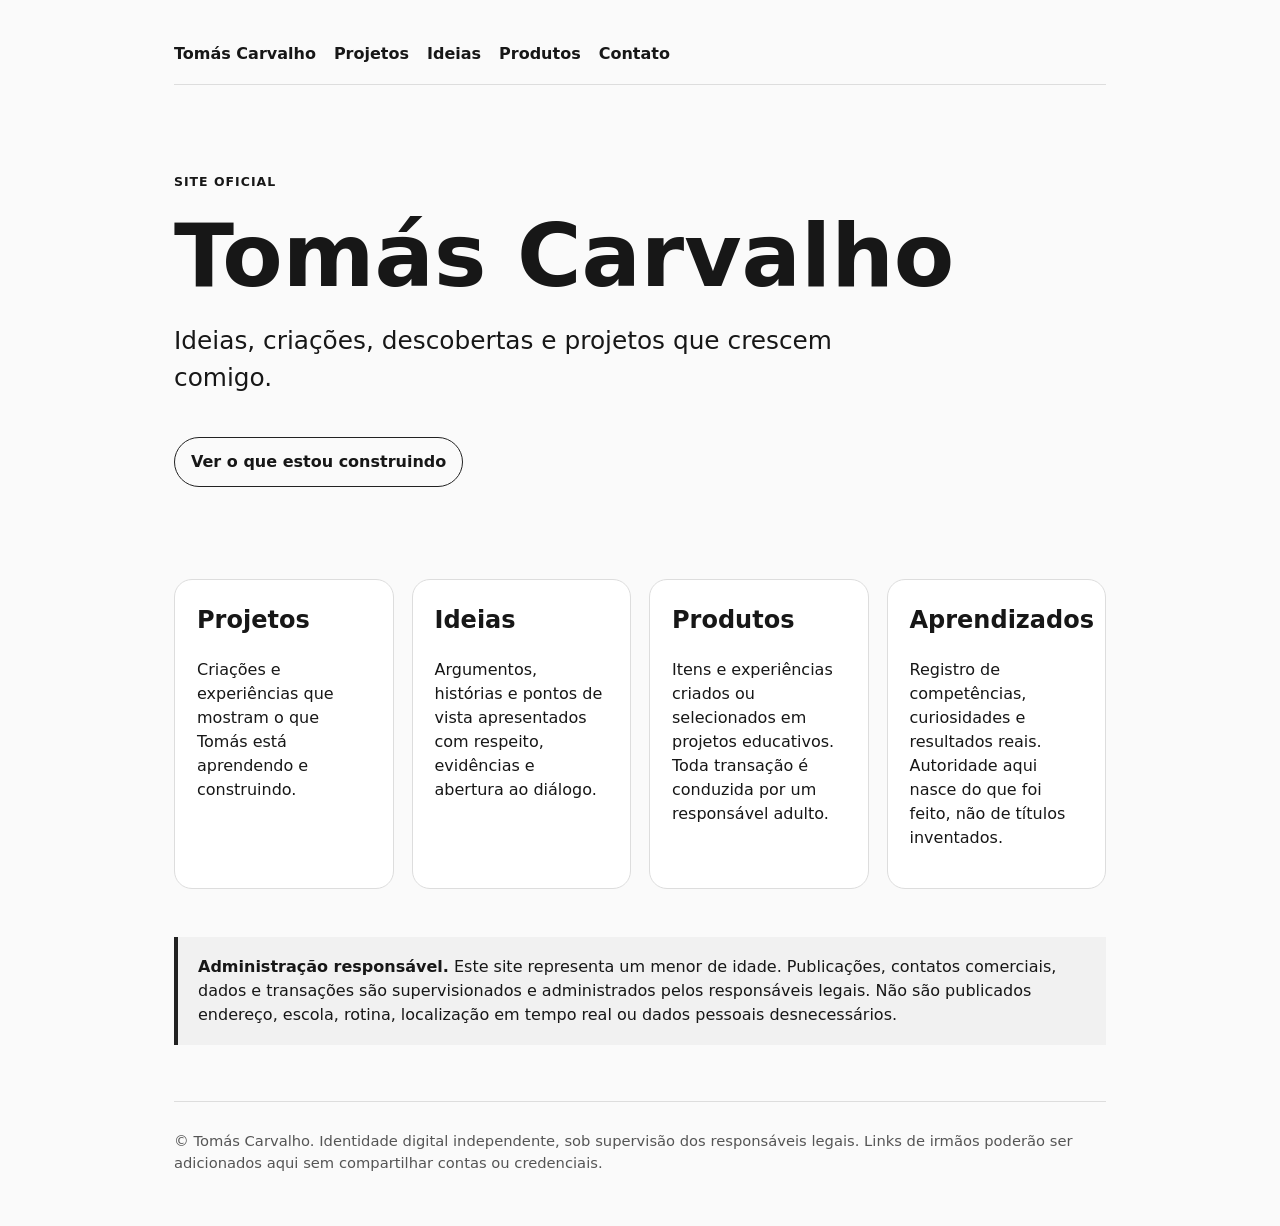
==== index.html @ 34c184bc "chore: bootstrap digital identity foundation" ====
<!doctype html>
<html lang="pt-BR">
<head>
<meta charset="utf-8">
<meta name="viewport" content="width=device-width,initial-scale=1">
<meta name="description" content="Site oficial de Tomás Carvalho: projetos, ideias, produtos e aprendizados, com administração dos responsáveis legais.">
<title>Tomás Carvalho</title>
<link rel="stylesheet" href="assets/styles.css">
</head>
<body>
<div class="wrap">
<nav aria-label="Principal"><a href="#inicio">Tomás Carvalho</a><a href="#projetos">Projetos</a><a href="#ideias">Ideias</a><a href="#produtos">Produtos</a><a href="#contato">Contato</a></nav>
<main id="inicio">
<section class="hero">
<div class="eyebrow">Site oficial</div>
<h1>Tomás Carvalho</h1>
<p class="lead">Ideias, criações, descobertas e projetos que crescem comigo.</p>
<a class="button" href="#projetos">Ver o que estou construindo</a>
</section>
<section class="grid">
<article class="card" id="projetos"><h2>Projetos</h2><p>Criações e experiências que mostram o que Tomás está aprendendo e construindo.</p></article>
<article class="card" id="ideias"><h2>Ideias</h2><p>Argumentos, histórias e pontos de vista apresentados com respeito, evidências e abertura ao diálogo.</p></article>
<article class="card" id="produtos"><h2>Produtos</h2><p>Itens e experiências criados ou selecionados em projetos educativos. Toda transação é conduzida por um responsável adulto.</p></article>
<article class="card"><h2>Aprendizados</h2><p>Registro de competências, curiosidades e resultados reais. Autoridade aqui nasce do que foi feito, não de títulos inventados.</p></article>
</section>
<section class="notice" id="contato"><strong>Administração responsável.</strong> Este site representa um menor de idade. Publicações, contatos comerciais, dados e transações são supervisionados e administrados pelos responsáveis legais. Não são publicados endereço, escola, rotina, localização em tempo real ou dados pessoais desnecessários.</section>
</main>
<footer>© Tomás Carvalho. Identidade digital independente, sob supervisão dos responsáveis legais. Links de irmãos poderão ser adicionados aqui sem compartilhar contas ou credenciais.</footer>
</div>
</body>
</html>
---- assets/styles.css ----
:root{font-family:Inter,ui-sans-serif,system-ui,-apple-system,BlinkMacSystemFont,"Segoe UI",sans-serif;color:#171717;background:#fafafa;line-height:1.5}*{box-sizing:border-box}body{margin:0}.wrap{max-width:980px;margin:auto;padding:24px}.hero{padding:88px 0 56px}.eyebrow{font-weight:700;letter-spacing:.08em;text-transform:uppercase;font-size:.78rem}.hero h1{font-size:clamp(2.4rem,8vw,5.5rem);line-height:.95;margin:.25em 0}.lead{font-size:clamp(1.15rem,3vw,1.55rem);max-width:760px}.grid{display:grid;grid-template-columns:repeat(auto-fit,minmax(210px,1fr));gap:18px;margin:36px 0}.card{background:#fff;border:1px solid #ddd;border-radius:18px;padding:22px;min-height:180px}.card h2{margin-top:0}.notice{margin:48px 0 24px;padding:18px 20px;border-left:4px solid #222;background:#f1f1f1}footer{border-top:1px solid #ddd;margin-top:56px;padding:28px 0;font-size:.92rem;color:#555}a{color:inherit}nav{display:flex;gap:18px;flex-wrap:wrap;padding:18px 0;border-bottom:1px solid #ddd}nav a{text-decoration:none;font-weight:650}.button{display:inline-block;margin-top:16px;padding:12px 16px;border:1px solid #222;border-radius:999px;text-decoration:none;font-weight:700}@media(max-width:600px){.hero{padding-top:56px}}
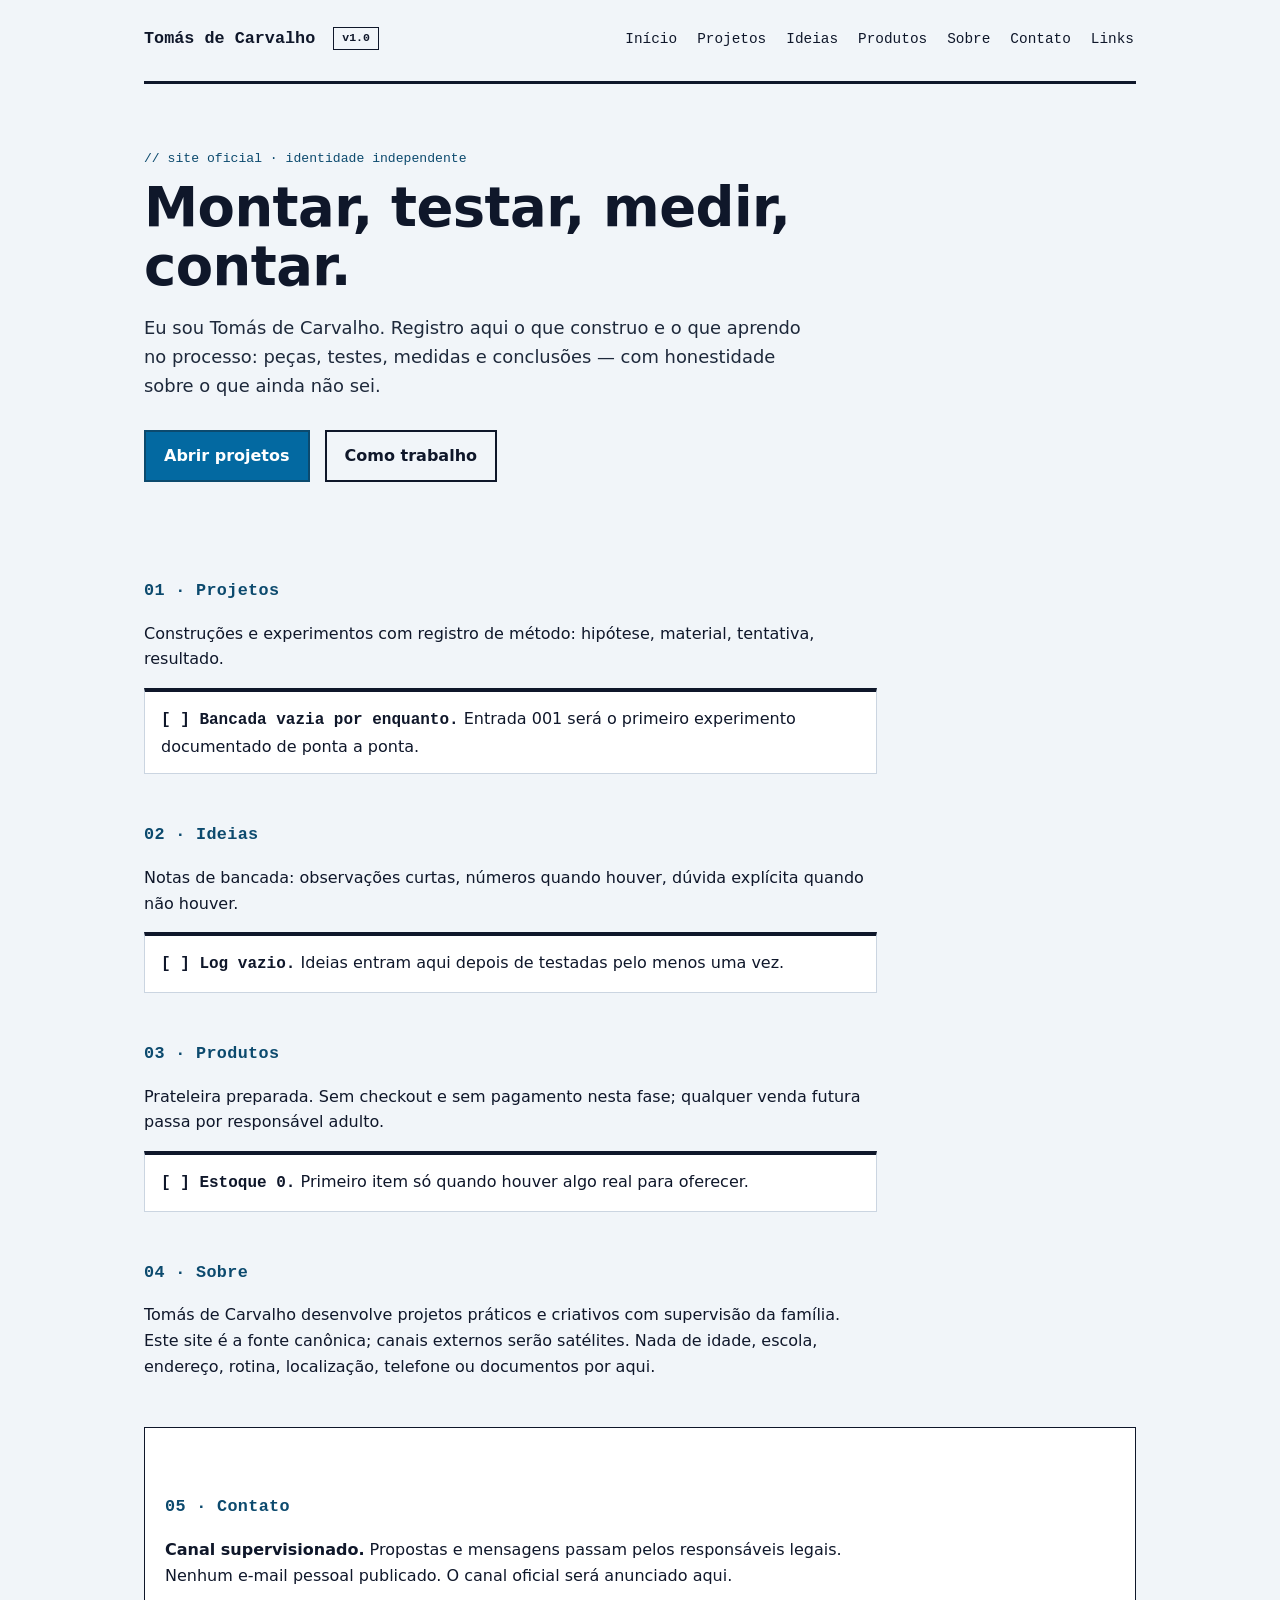
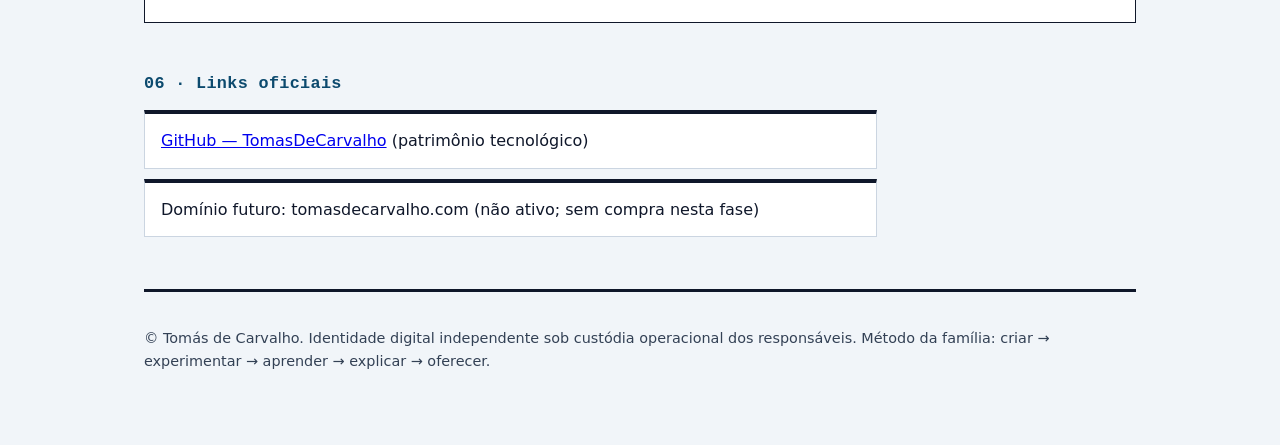
==== commit 7723d31e: "feat: establish independent digital identity" ====
--- a/index.html
+++ b/index.html
@@ -3,29 +3,79 @@
 <head>
 <meta charset="utf-8">
 <meta name="viewport" content="width=device-width,initial-scale=1">
-<meta name="description" content="Site oficial de Tomás Carvalho: projetos, ideias, produtos e aprendizados, com administração dos responsáveis legais.">
-<title>Tomás Carvalho</title>
+<title>Tomás de Carvalho — Projetos, ideias e aprendizados</title>
+<meta name="description" content="Site oficial de Tomás de Carvalho: projetos, ideias, produtos e aprendizados. Criar, experimentar, aprender, explicar e oferecer. Administração dos responsáveis legais.">
+<link rel="canonical" href="https://tomasdecarvalho.github.io/">
+<meta property="og:type" content="website">
+<meta property="og:title" content="Tomás de Carvalho">
+<meta property="og:description" content="Projetos, ideias e aprendizados de Tomás de Carvalho. Site administrado pelos responsáveis legais.">
+<meta property="og:url" content="https://tomasdecarvalho.github.io/">
+<meta name="theme-color" content="#0369a1">
+<link rel="icon" type="image/svg+xml" href="assets/favicon.svg">
 <link rel="stylesheet" href="assets/styles.css">
 </head>
 <body>
+<a class="skip" href="#conteudo">Pular para o conteúdo</a>
 <div class="wrap">
-<nav aria-label="Principal"><a href="#inicio">Tomás Carvalho</a><a href="#projetos">Projetos</a><a href="#ideias">Ideias</a><a href="#produtos">Produtos</a><a href="#contato">Contato</a></nav>
-<main id="inicio">
-<section class="hero">
-<div class="eyebrow">Site oficial</div>
-<h1>Tomás Carvalho</h1>
-<p class="lead">Ideias, criações, descobertas e projetos que crescem comigo.</p>
-<a class="button" href="#projetos">Ver o que estou construindo</a>
+<header class="top">
+<p class="brand">Tomás de Carvalho <span class="tag">v1.0</span></p>
+<nav aria-label="Principal">
+<a href="#inicio">Início</a>
+<a href="#projetos">Projetos</a>
+<a href="#ideias">Ideias</a>
+<a href="#produtos">Produtos</a>
+<a href="#sobre">Sobre</a>
+<a href="#contato">Contato</a>
+<a href="#links">Links</a>
+</nav>
+</header>
+<main id="conteudo">
+<section class="hero" id="inicio" aria-labelledby="t-inicio">
+<p class="eyebrow">// site oficial · identidade independente</p>
+<h1 id="t-inicio">Montar, testar, medir, contar.</h1>
+<p class="lead">Eu sou Tomás de Carvalho. Registro aqui o que construo e o que aprendo no processo: peças, testes, medidas e conclusões — com honestidade sobre o que ainda não sei.</p>
+<p><a class="button" href="#projetos">Abrir projetos</a> <a class="button ghost" href="#sobre">Como trabalho</a></p>
 </section>
-<section class="grid">
-<article class="card" id="projetos"><h2>Projetos</h2><p>Criações e experiências que mostram o que Tomás está aprendendo e construindo.</p></article>
-<article class="card" id="ideias"><h2>Ideias</h2><p>Argumentos, histórias e pontos de vista apresentados com respeito, evidências e abertura ao diálogo.</p></article>
-<article class="card" id="produtos"><h2>Produtos</h2><p>Itens e experiências criados ou selecionados em projetos educativos. Toda transação é conduzida por um responsável adulto.</p></article>
-<article class="card"><h2>Aprendizados</h2><p>Registro de competências, curiosidades e resultados reais. Autoridade aqui nasce do que foi feito, não de títulos inventados.</p></article>
+<section id="projetos" aria-labelledby="t-projetos">
+<h2 id="t-projetos">01 · Projetos</h2>
+<p>Construções e experimentos com registro de método: hipótese, material, tentativa, resultado.</p>
+<ul class="list">
+<li><strong>[ ] Bancada vazia por enquanto.</strong> Entrada 001 será o primeiro experimento documentado de ponta a ponta.</li>
+</ul>
 </section>
-<section class="notice" id="contato"><strong>Administração responsável.</strong> Este site representa um menor de idade. Publicações, contatos comerciais, dados e transações são supervisionados e administrados pelos responsáveis legais. Não são publicados endereço, escola, rotina, localização em tempo real ou dados pessoais desnecessários.</section>
+<section id="ideias" aria-labelledby="t-ideias">
+<h2 id="t-ideias">02 · Ideias</h2>
+<p>Notas de bancada: observações curtas, números quando houver, dúvida explícita quando não houver.</p>
+<ul class="list">
+<li><strong>[ ] Log vazio.</strong> Ideias entram aqui depois de testadas pelo menos uma vez.</li>
+</ul>
+</section>
+<section id="produtos" aria-labelledby="t-produtos">
+<h2 id="t-produtos">03 · Produtos</h2>
+<p>Prateleira preparada. Sem checkout e sem pagamento nesta fase; qualquer venda futura passa por responsável adulto.</p>
+<ul class="list">
+<li><strong>[ ] Estoque 0.</strong> Primeiro item só quando houver algo real para oferecer.</li>
+</ul>
+</section>
+<section id="sobre" aria-labelledby="t-sobre">
+<h2 id="t-sobre">04 · Sobre</h2>
+<p>Tomás de Carvalho desenvolve projetos práticos e criativos com supervisão da família. Este site é a fonte canônica; canais externos serão satélites. Nada de idade, escola, endereço, rotina, localização, telefone ou documentos por aqui.</p>
+</section>
+<section class="notice" id="contato" aria-labelledby="t-contato">
+<h2 id="t-contato">05 · Contato</h2>
+<p><strong>Canal supervisionado.</strong> Propostas e mensagens passam pelos responsáveis legais. Nenhum e-mail pessoal publicado. O canal oficial será anunciado aqui.</p>
+</section>
+<section id="links" aria-labelledby="t-links">
+<h2 id="t-links">06 · Links oficiais</h2>
+<ul class="list">
+<li><a href="https://github.com/TomasDeCarvalho" rel="me">GitHub — TomasDeCarvalho</a> (patrimônio tecnológico)</li>
+<li><span>Domínio futuro: tomasdecarvalho.com (não ativo; sem compra nesta fase)</span></li>
+</ul>
+</section>
 </main>
-<footer>© Tomás Carvalho. Identidade digital independente, sob supervisão dos responsáveis legais. Links de irmãos poderão ser adicionados aqui sem compartilhar contas ou credenciais.</footer>
+<footer>
+<p>© Tomás de Carvalho. Identidade digital independente sob custódia operacional dos responsáveis. Método da família: criar → experimentar → aprender → explicar → oferecer.</p>
+</footer>
 </div>
 </body>
 </html>
--- a/assets/styles.css
+++ b/assets/styles.css
@@ -1,2 +1,35 @@
-
-:root{font-family:Inter,ui-sans-serif,system-ui,-apple-system,BlinkMacSystemFont,"Segoe UI",sans-serif;color:#171717;background:#fafafa;line-height:1.5}*{box-sizing:border-box}body{margin:0}.wrap{max-width:980px;margin:auto;padding:24px}.hero{padding:88px 0 56px}.eyebrow{font-weight:700;letter-spacing:.08em;text-transform:uppercase;font-size:.78rem}.hero h1{font-size:clamp(2.4rem,8vw,5.5rem);line-height:.95;margin:.25em 0}.lead{font-size:clamp(1.15rem,3vw,1.55rem);max-width:760px}.grid{display:grid;grid-template-columns:repeat(auto-fit,minmax(210px,1fr));gap:18px;margin:36px 0}.card{background:#fff;border:1px solid #ddd;border-radius:18px;padding:22px;min-height:180px}.card h2{margin-top:0}.notice{margin:48px 0 24px;padding:18px 20px;border-left:4px solid #222;background:#f1f1f1}footer{border-top:1px solid #ddd;margin-top:56px;padding:28px 0;font-size:.92rem;color:#555}a{color:inherit}nav{display:flex;gap:18px;flex-wrap:wrap;padding:18px 0;border-bottom:1px solid #ddd}nav a{text-decoration:none;font-weight:650}.button{display:inline-block;margin-top:16px;padding:12px 16px;border:1px solid #222;border-radius:999px;text-decoration:none;font-weight:700}@media(max-width:600px){.hero{padding-top:56px}}
+:root{
+--bg:#f1f5f9;--panel:#ffffff;--ink:#0f172a;--muted:#334155;--line:#cbd5e1;
+--accent:#0369a1;--accent-dark:#0c4a6e;
+--sans:system-ui,-apple-system,"Segoe UI",sans-serif;--mono:ui-monospace,SFMono-Regular,Menlo,Consolas,monospace;
+--max:1040px;
+}
+*{box-sizing:border-box}
+html{scroll-behavior:smooth}
+body{margin:0;background:var(--bg);color:var(--ink);font-family:var(--sans);line-height:1.6}
+.wrap{max-width:var(--max);margin:0 auto;padding:0 24px 64px}
+.skip{position:absolute;left:-9999px;top:0;background:var(--ink);color:#fff;padding:10px 14px}
+.skip:focus{left:12px;top:12px}
+.top{display:flex;flex-wrap:wrap;gap:6px 24px;align-items:baseline;justify-content:space-between;padding:22px 0;border-bottom:3px solid var(--ink)}
+.brand{margin:0;font-family:var(--mono);font-size:1.05rem;font-weight:700}
+.tag{display:inline-block;font-size:.72rem;border:1px solid var(--ink);padding:1px 8px;margin-left:8px;vertical-align:middle}
+nav{display:flex;flex-wrap:wrap;gap:2px 16px}
+nav a{font-family:var(--mono);font-size:.9rem;color:var(--ink);text-decoration:none;padding:6px 2px;border-bottom:2px solid transparent}
+nav a:hover{color:var(--accent-dark);border-bottom-color:var(--accent)}
+a:focus-visible{outline:3px solid var(--accent);outline-offset:2px}
+.hero{padding:64px 0 32px;max-width:70ch}
+.eyebrow{font-family:var(--mono);font-size:.82rem;color:var(--accent-dark);margin:0 0 10px}
+h1{font-size:clamp(2rem,5vw,3.4rem);line-height:1.08;margin:0 0 14px;letter-spacing:-.01em}
+h2{font-family:var(--mono);font-size:1.05rem;letter-spacing:.02em;margin:48px 0 8px;color:var(--accent-dark)}
+.lead{font-size:1.12rem;color:#1e293b;max-width:60ch}
+.button{display:inline-block;margin:12px 10px 0 0;padding:11px 18px;background:var(--accent);color:#fff;text-decoration:none;font-weight:700;border:2px solid var(--accent-dark)}
+.button.ghost{background:transparent;color:var(--ink);border-color:var(--ink)}
+.button:hover{background:var(--accent-dark)}
+section p,li{max-width:72ch}
+.list{list-style:none;padding:0;margin:12px 0;display:grid;gap:10px}
+.list li{background:var(--panel);border:1px solid var(--line);border-top:4px solid var(--ink);padding:14px 16px}
+.list li strong{font-family:var(--mono)}
+.notice{margin-top:48px;background:var(--panel);border:1px solid var(--ink);padding:18px 20px}
+footer{margin-top:52px;padding-top:20px;border-top:3px solid var(--ink);color:var(--muted);font-size:.9rem}
+@media(max-width:600px){.hero{padding-top:40px}.top{flex-direction:column}}
+@media(prefers-reduced-motion:reduce){html{scroll-behavior:auto}}
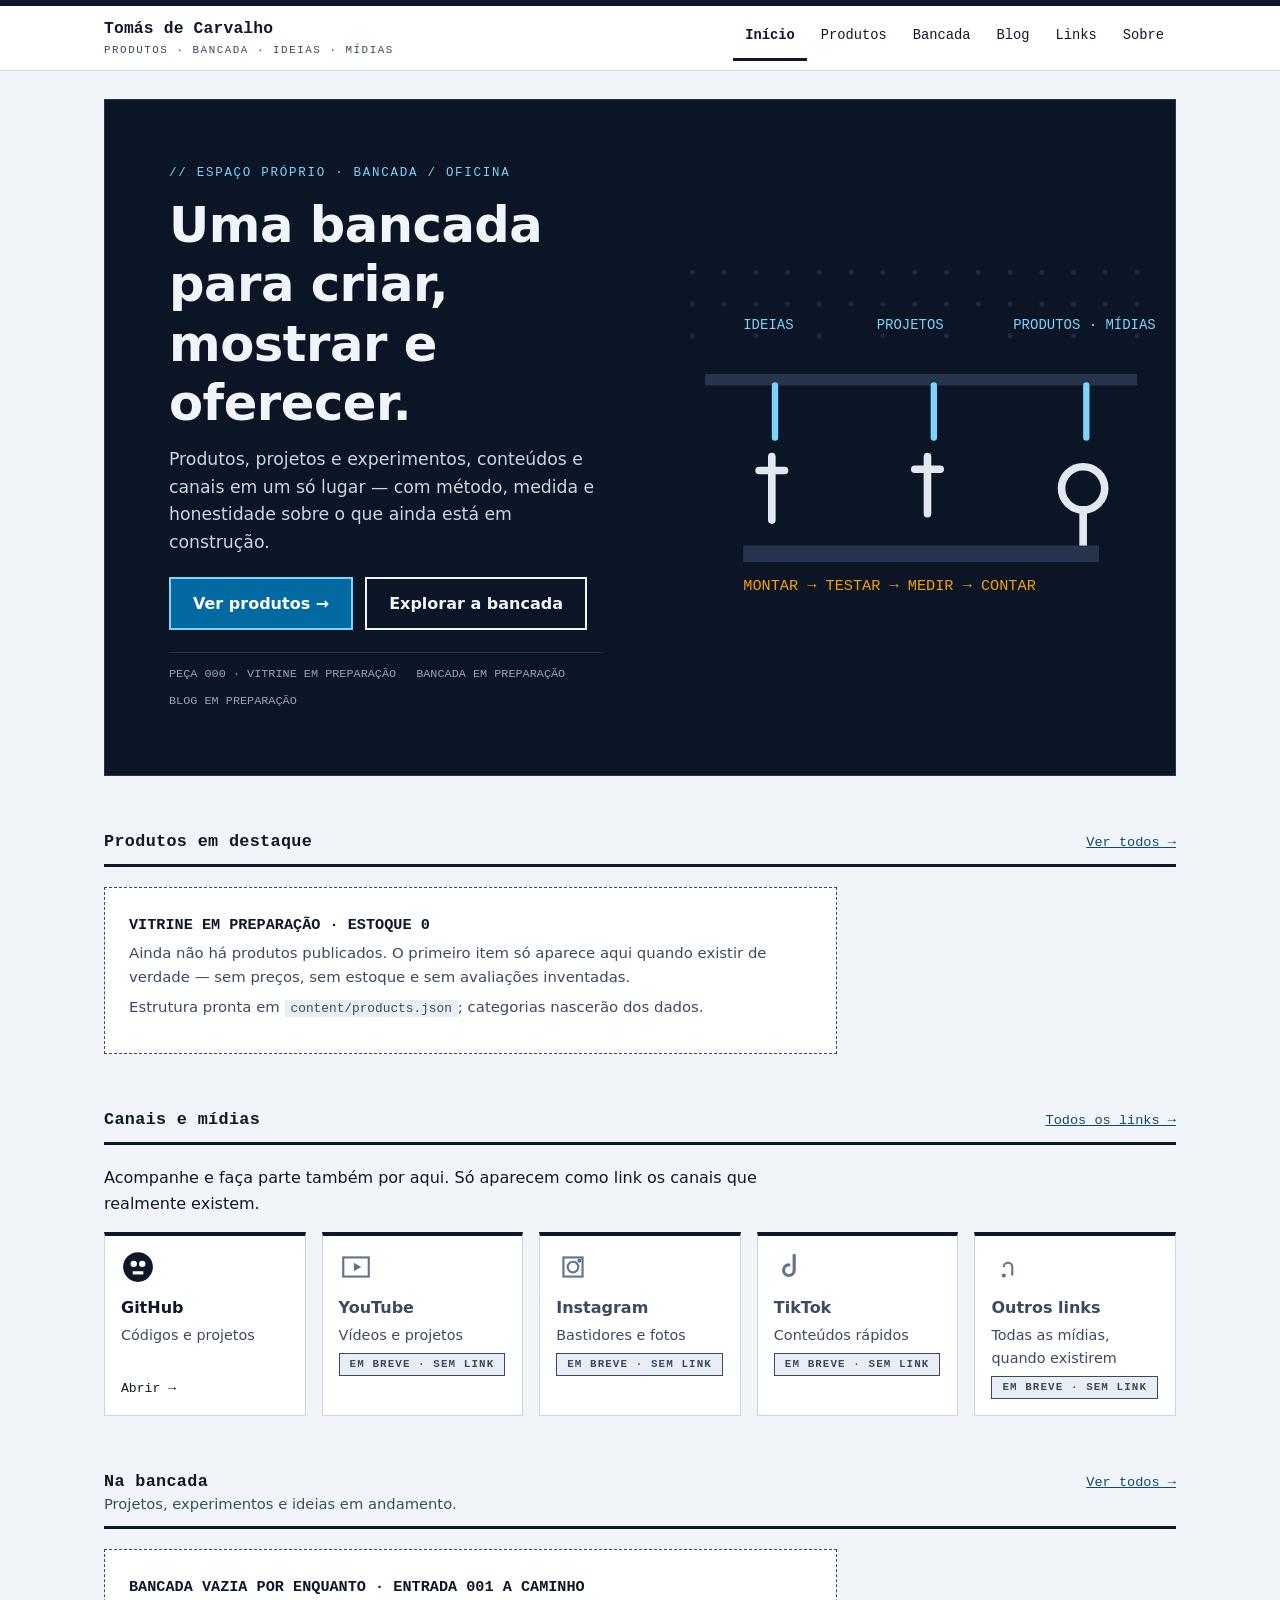
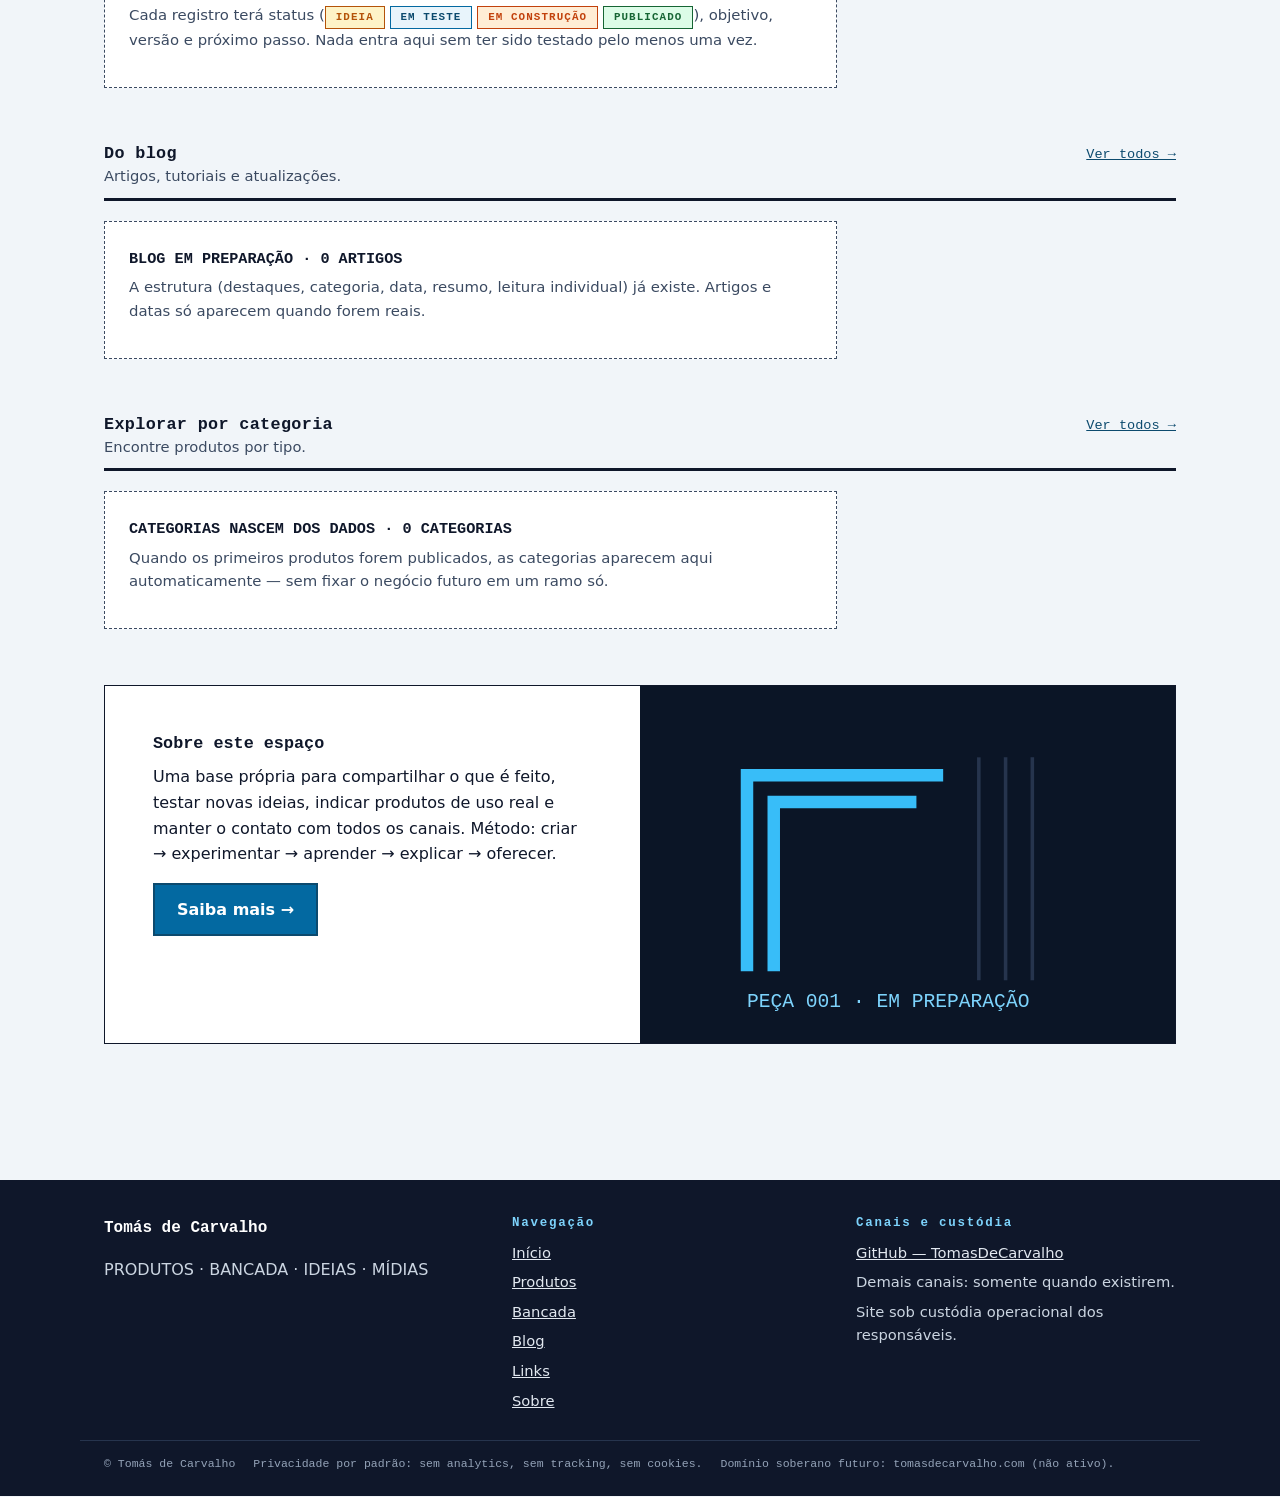
==== commit 6d8cd00e: "feat: site personalizado Bancada v1 — multipage estático, vitrine, hub, blog estrutural" ====
--- a/index.html
+++ b/index.html
@@ -3,79 +3,151 @@
 <head>
 <meta charset="utf-8">
 <meta name="viewport" content="width=device-width,initial-scale=1">
-<title>Tomás de Carvalho — Projetos, ideias e aprendizados</title>
-<meta name="description" content="Site oficial de Tomás de Carvalho: projetos, ideias, produtos e aprendizados. Criar, experimentar, aprender, explicar e oferecer. Administração dos responsáveis legais.">
+<title>Tomás de Carvalho — Uma bancada para criar, mostrar e oferecer</title>
+<meta name="description" content="Espaço próprio de Tomás de Carvalho: produtos, projetos e experimentos da bancada, conteúdos e canais. Criar, experimentar, aprender, explicar e oferecer.">
+<!-- CANONICAL-BASE transitória: aponta a publicação provisória vigente (SPEC-0002/ADR-0002). Na migração, trocar a base para https://tomasdecarvalho.com/ em todas as páginas. -->
 <link rel="canonical" href="https://tomasdecarvalho.github.io/">
 <meta property="og:type" content="website">
-<meta property="og:title" content="Tomás de Carvalho">
-<meta property="og:description" content="Projetos, ideias e aprendizados de Tomás de Carvalho. Site administrado pelos responsáveis legais.">
+<meta property="og:locale" content="pt_BR">
+<meta property="og:site_name" content="Tomás de Carvalho">
+<meta property="og:title" content="Tomás de Carvalho — Uma bancada para criar, mostrar e oferecer">
+<meta property="og:description" content="Produtos, projetos e experimentos da bancada, conteúdos e canais em um só lugar.">
 <meta property="og:url" content="https://tomasdecarvalho.github.io/">
-<meta name="theme-color" content="#0369a1">
+<meta name="theme-color" content="#0f172a">
 <link rel="icon" type="image/svg+xml" href="assets/favicon.svg">
 <link rel="stylesheet" href="assets/styles.css">
+<script src="assets/site.js" defer></script>
 </head>
 <body>
 <a class="skip" href="#conteudo">Pular para o conteúdo</a>
+<header class="topbar">
+<div class="topbar-in">
+<p class="brand"><a href="/">Tomás de Carvalho<small>PRODUTOS · BANCADA · IDEIAS · MÍDIAS</small></a></p>
+<button class="menu-btn" type="button" aria-expanded="false" aria-controls="nav-principal">☰ Menu</button>
+<nav class="nav-main" id="nav-principal" aria-label="Principal">
+<a href="/" aria-current="page">Início</a>
+<a href="/produtos/">Produtos</a>
+<a href="/bancada/">Bancada</a>
+<a href="/blog/">Blog</a>
+<a href="/links/">Links</a>
+<a href="/sobre/">Sobre</a>
+</nav>
+</div>
+</header>
 <div class="wrap">
-<header class="top">
-<p class="brand">Tomás de Carvalho <span class="tag">v1.0</span></p>
-<nav aria-label="Principal">
-<a href="#inicio">Início</a>
-<a href="#projetos">Projetos</a>
-<a href="#ideias">Ideias</a>
-<a href="#produtos">Produtos</a>
-<a href="#sobre">Sobre</a>
-<a href="#contato">Contato</a>
-<a href="#links">Links</a>
-</nav>
-</header>
 <main id="conteudo">
-<section class="hero" id="inicio" aria-labelledby="t-inicio">
-<p class="eyebrow">// site oficial · identidade independente</p>
-<h1 id="t-inicio">Montar, testar, medir, contar.</h1>
-<p class="lead">Eu sou Tomás de Carvalho. Registro aqui o que construo e o que aprendo no processo: peças, testes, medidas e conclusões — com honestidade sobre o que ainda não sei.</p>
-<p><a class="button" href="#projetos">Abrir projetos</a> <a class="button ghost" href="#sobre">Como trabalho</a></p>
+
+<section class="hero" aria-labelledby="t-hero">
+<div class="hero-copy">
+<p class="eyebrow">// ESPAÇO PRÓPRIO · BANCADA / OFICINA</p>
+<h1 id="t-hero">Uma bancada para criar, mostrar e oferecer.</h1>
+<p class="lead">Produtos, projetos e experimentos, conteúdos e canais em um só lugar — com método, medida e honestidade sobre o que ainda está em construção.</p>
+<p class="cta-row">
+<a class="btn" href="/produtos/">Ver produtos →</a>
+<a class="btn ghost" href="/bancada/">Explorar a bancada</a>
+</p>
+<p class="hero-meta"><span>PEÇA 000 · VITRINE EM PREPARAÇÃO</span><span>BANCADA EM PREPARAÇÃO</span><span>BLOG EM PREPARAÇÃO</span></p>
+</div>
+<figure class="hero-art" aria-label="Ilustração original: parede de bancada com ferramentas geométricas e etiquetas de seção">
+<svg viewBox="0 0 800 600" role="img" aria-hidden="true" focusable="false" preserveAspectRatio="xMidYMid meet">
+<rect width="800" height="600" fill="#0b1526"/>
+<g fill="#1b2942"><circle cx="40" cy="40" r="4"/><circle cx="90" cy="40" r="4"/><circle cx="140" cy="40" r="4"/><circle cx="190" cy="40" r="4"/><circle cx="240" cy="40" r="4"/><circle cx="290" cy="40" r="4"/><circle cx="340" cy="40" r="4"/><circle cx="390" cy="40" r="4"/><circle cx="440" cy="40" r="4"/><circle cx="490" cy="40" r="4"/><circle cx="540" cy="40" r="4"/><circle cx="590" cy="40" r="4"/><circle cx="640" cy="40" r="4"/><circle cx="690" cy="40" r="4"/><circle cx="740" cy="40" r="4"/><circle cx="40" cy="90" r="4"/><circle cx="90" cy="90" r="4"/><circle cx="140" cy="90" r="4"/><circle cx="190" cy="90" r="4"/><circle cx="240" cy="90" r="4"/><circle cx="290" cy="90" r="4"/><circle cx="340" cy="90" r="4"/><circle cx="390" cy="90" r="4"/><circle cx="440" cy="90" r="4"/><circle cx="490" cy="90" r="4"/><circle cx="540" cy="90" r="4"/><circle cx="590" cy="90" r="4"/><circle cx="640" cy="90" r="4"/><circle cx="690" cy="90" r="4"/><circle cx="740" cy="90" r="4"/><circle cx="40" cy="140" r="4"/><circle cx="140" cy="140" r="4"/><circle cx="240" cy="140" r="4"/><circle cx="340" cy="140" r="4"/><circle cx="440" cy="140" r="4"/><circle cx="540" cy="140" r="4"/><circle cx="640" cy="140" r="4"/><circle cx="740" cy="140" r="4"/></g>
+<rect x="60" y="200" width="680" height="18" fill="#26344d"/>
+<g stroke="#7dd3fc" stroke-width="10" stroke-linecap="round"><line x1="170" y1="218" x2="170" y2="300"/><line x1="420" y1="218" x2="420" y2="300"/><line x1="660" y1="218" x2="660" y2="300"/></g>
+<g fill="none" stroke="#e2e8f0" stroke-width="12" stroke-linecap="round">
+<line x1="165" y1="330" x2="165" y2="430"/><line x1="145" y1="352" x2="185" y2="352"/>
+<path d="M410 330 v90 M390 350 h40"/>
+<circle cx="655" cy="380" r="34"/><line x1="655" y1="414" x2="655" y2="470"/>
+</g>
+<rect x="120" y="470" width="560" height="26" fill="#26344d"/>
+<g font-family="ui-monospace,Menlo,Consolas,monospace" font-size="22" fill="#7dd3fc">
+<text x="120" y="130">IDEIAS</text><text x="330" y="130">PROJETOS</text><text x="545" y="130">PRODUTOS · MÍDIAS</text>
+</g>
+<g font-family="ui-monospace,Menlo,Consolas,monospace" font-size="24" fill="#f59e0b">
+<text x="120" y="540">MONTAR → TESTAR → MEDIR → CONTAR</text>
+</g>
+</svg>
+</figure>
 </section>
-<section id="projetos" aria-labelledby="t-projetos">
-<h2 id="t-projetos">01 · Projetos</h2>
-<p>Construções e experimentos com registro de método: hipótese, material, tentativa, resultado.</p>
-<ul class="list">
-<li><strong>[ ] Bancada vazia por enquanto.</strong> Entrada 001 será o primeiro experimento documentado de ponta a ponta.</li>
-</ul>
+
+<section class="section" aria-labelledby="t-prod">
+<div class="section-head"><h2 id="t-prod">Produtos em destaque</h2><a class="more" href="/produtos/">Ver todos →</a></div>
+<div class="empty" role="status">
+<h3>VITRINE EM PREPARAÇÃO · ESTOQUE 0</h3>
+<p>Ainda não há produtos publicados. O primeiro item só aparece aqui quando existir de verdade — sem preços, sem estoque e sem avaliações inventadas.</p>
+<p>Estrutura pronta em <code>content/products.json</code>; categorias nascerão dos dados.</p>
+</div>
 </section>
-<section id="ideias" aria-labelledby="t-ideias">
-<h2 id="t-ideias">02 · Ideias</h2>
-<p>Notas de bancada: observações curtas, números quando houver, dúvida explícita quando não houver.</p>
-<ul class="list">
-<li><strong>[ ] Log vazio.</strong> Ideias entram aqui depois de testadas pelo menos uma vez.</li>
-</ul>
+
+<section class="section" aria-labelledby="t-hub">
+<div class="section-head"><h2 id="t-hub">Canais e mídias</h2><a class="more" href="/links/">Todos os links →</a></div>
+<p>Acompanhe e faça parte também por aqui. Só aparecem como link os canais que realmente existem.</p>
+<div class="hub">
+<article class="card"><a class="card-hit" href="https://github.com/TomasDeCarvalho" rel="me"><svg class="glyph" viewBox="0 0 32 32" aria-hidden="true" focusable="false"><circle cx="16" cy="16" r="14" fill="#0f172a"/><circle cx="12" cy="13" r="3" fill="#fff"/><circle cx="20" cy="13" r="3" fill="#fff"/><rect x="11" y="20" width="10" height="3" fill="#fff"/></svg><div class="card-body"><h3>GitHub</h3><p>Códigos e projetos</p><span class="card-link">Abrir →</span></div></a></article>
+<article class="card inactive"><svg class="glyph" viewBox="0 0 32 32" aria-hidden="true" focusable="false"><rect x="4" y="7" width="24" height="18" fill="none" stroke="#64748b" stroke-width="2"/><polygon points="14,12 14,20 21,16" fill="#64748b"/></svg><div class="card-body"><h3>YouTube</h3><p>Vídeos e projetos</p><span class="chip st-soon">EM BREVE · SEM LINK</span></div></article>
+<article class="card inactive"><svg class="glyph" viewBox="0 0 32 32" aria-hidden="true" focusable="false"><rect x="7" y="7" width="18" height="18" fill="none" stroke="#64748b" stroke-width="2"/><circle cx="16" cy="16" r="5" fill="none" stroke="#64748b" stroke-width="2"/><circle cx="22" cy="10" r="2" fill="#64748b"/></svg><div class="card-body"><h3>Instagram</h3><p>Bastidores e fotos</p><span class="chip st-soon">EM BREVE · SEM LINK</span></div></article>
+<article class="card inactive"><svg class="glyph" viewBox="0 0 32 32" aria-hidden="true" focusable="false"><path d="M19 5v14a5 5 0 1 1-5-5" fill="none" stroke="#64748b" stroke-width="3" stroke-linecap="round"/></svg><div class="card-body"><h3>TikTok</h3><p>Conteúdos rápidos</p><span class="chip st-soon">EM BREVE · SEM LINK</span></div></article>
+<article class="card inactive"><svg class="glyph" viewBox="0 0 32 32" aria-hidden="true" focusable="false"><path d="M12 16a4 4 0 0 1 8 0v8" fill="none" stroke="#64748b" stroke-width="2"/><circle cx="12" cy="24" r="2" fill="#64748b"/></svg><div class="card-body"><h3>Outros links</h3><p>Todas as mídias, quando existirem</p><span class="chip st-soon">EM BREVE · SEM LINK</span></div></article>
+</div>
 </section>
-<section id="produtos" aria-labelledby="t-produtos">
-<h2 id="t-produtos">03 · Produtos</h2>
-<p>Prateleira preparada. Sem checkout e sem pagamento nesta fase; qualquer venda futura passa por responsável adulto.</p>
-<ul class="list">
-<li><strong>[ ] Estoque 0.</strong> Primeiro item só quando houver algo real para oferecer.</li>
-</ul>
+
+<section class="section" aria-labelledby="t-bench">
+<div class="section-head"><div><h2 id="t-bench">Na bancada</h2><p>Projetos, experimentos e ideias em andamento.</p></div><a class="more" href="/bancada/">Ver todos →</a></div>
+<div class="empty" role="status">
+<h3>BANCADA VAZIA POR ENQUANTO · ENTRADA 001 A CAMINHO</h3>
+<p>Cada registro terá status (<span class="chip st-ideia">IDEIA</span> <span class="chip st-teste">EM TESTE</span> <span class="chip st-obra">EM CONSTRUÇÃO</span> <span class="chip st-pub">PUBLICADO</span>), objetivo, versão e próximo passo. Nada entra aqui sem ter sido testado pelo menos uma vez.</p>
+</div>
 </section>
-<section id="sobre" aria-labelledby="t-sobre">
-<h2 id="t-sobre">04 · Sobre</h2>
-<p>Tomás de Carvalho desenvolve projetos práticos e criativos com supervisão da família. Este site é a fonte canônica; canais externos serão satélites. Nada de idade, escola, endereço, rotina, localização, telefone ou documentos por aqui.</p>
+
+<section class="section" aria-labelledby="t-blog">
+<div class="section-head"><div><h2 id="t-blog">Do blog</h2><p>Artigos, tutoriais e atualizações.</p></div><a class="more" href="/blog/">Ver todos →</a></div>
+<div class="empty" role="status">
+<h3>BLOG EM PREPARAÇÃO · 0 ARTIGOS</h3>
+<p>A estrutura (destaques, categoria, data, resumo, leitura individual) já existe. Artigos e datas só aparecem quando forem reais.</p>
+</div>
 </section>
-<section class="notice" id="contato" aria-labelledby="t-contato">
-<h2 id="t-contato">05 · Contato</h2>
-<p><strong>Canal supervisionado.</strong> Propostas e mensagens passam pelos responsáveis legais. Nenhum e-mail pessoal publicado. O canal oficial será anunciado aqui.</p>
+
+<section class="section" aria-labelledby="t-cats">
+<div class="section-head"><div><h2 id="t-cats">Explorar por categoria</h2><p>Encontre produtos por tipo.</p></div><a class="more" href="/produtos/">Ver todos →</a></div>
+<div class="empty" role="status">
+<h3>CATEGORIAS NASCEM DOS DADOS · 0 CATEGORIAS</h3>
+<p>Quando os primeiros produtos forem publicados, as categorias aparecem aqui automaticamente — sem fixar o negócio futuro em um ramo só.</p>
+</div>
 </section>
-<section id="links" aria-labelledby="t-links">
-<h2 id="t-links">06 · Links oficiais</h2>
-<ul class="list">
-<li><a href="https://github.com/TomasDeCarvalho" rel="me">GitHub — TomasDeCarvalho</a> (patrimônio tecnológico)</li>
-<li><span>Domínio futuro: tomasdecarvalho.com (não ativo; sem compra nesta fase)</span></li>
-</ul>
+
+<section class="section" aria-labelledby="t-about">
+<div class="band">
+<div class="band-copy">
+<h2 id="t-about">Sobre este espaço</h2>
+<p>Uma base própria para compartilhar o que é feito, testar novas ideias, indicar produtos de uso real e manter o contato com todos os canais. Método: criar → experimentar → aprender → explicar → oferecer.</p>
+<p><a class="btn light" href="/sobre/">Saiba mais →</a></p>
+</div>
+<figure class="band-fig" aria-label="Ilustração original: esquadro e régua geométricos sobre fundo escuro">
+<svg viewBox="0 0 600 400" role="img" aria-hidden="true" focusable="false" preserveAspectRatio="xMidYMid slice">
+<rect width="600" height="400" fill="#0b1526"/>
+<g fill="none" stroke="#38bdf8" stroke-width="14"><path d="M120 320 L120 100 L340 100"/><path d="M150 320 L150 130 L310 130"/></g>
+<g stroke="#26344d" stroke-width="4"><line x1="380" y1="80" x2="380" y2="330"/><line x1="410" y1="80" x2="410" y2="330"/><line x1="440" y1="80" x2="440" y2="330"/></g>
+<g font-family="ui-monospace,Menlo,Consolas,monospace" font-size="22" fill="#7dd3fc"><text x="120" y="360">PEÇA 001 · EM PREPARAÇÃO</text></g>
+</svg>
+</figure>
+</div>
 </section>
+
 </main>
-<footer>
-<p>© Tomás de Carvalho. Identidade digital independente sob custódia operacional dos responsáveis. Método da família: criar → experimentar → aprender → explicar → oferecer.</p>
+</div>
+<footer class="site">
+<div class="foot-in">
+<div><p class="foot-brand">Tomás de Carvalho</p><p>PRODUTOS · BANCADA · IDEIAS · MÍDIAS</p></div>
+<nav aria-label="Rodapé"><h2>Navegação</h2><ul>
+<li><a href="/">Início</a></li><li><a href="/produtos/">Produtos</a></li><li><a href="/bancada/">Bancada</a></li><li><a href="/blog/">Blog</a></li><li><a href="/links/">Links</a></li><li><a href="/sobre/">Sobre</a></li>
+</ul></nav>
+<div><h2>Canais e custódia</h2><ul>
+<li><a href="https://github.com/TomasDeCarvalho" rel="me">GitHub — TomasDeCarvalho</a></li>
+<li>Demais canais: somente quando existirem.</li>
+<li>Site sob custódia operacional dos responsáveis.</li>
+</ul></div>
+</div>
+<div class="foot-base"><span>© Tomás de Carvalho</span><span>Privacidade por padrão: sem analytics, sem tracking, sem cookies.</span><span>Domínio soberano futuro: tomasdecarvalho.com (não ativo).</span></div>
 </footer>
-</div>
 </body>
 </html>
--- a/assets/styles.css
+++ b/assets/styles.css
@@ -1,35 +1,137 @@
+/* Tomás de Carvalho — design system B (bancada/oficina contemporânea) · SPEC-0003 §6 */
 :root{
---bg:#f1f5f9;--panel:#ffffff;--ink:#0f172a;--muted:#334155;--line:#cbd5e1;
---accent:#0369a1;--accent-dark:#0c4a6e;
---sans:system-ui,-apple-system,"Segoe UI",sans-serif;--mono:ui-monospace,SFMono-Regular,Menlo,Consolas,monospace;
---max:1040px;
+  --bg:#f1f5f9; --panel:#ffffff; --panel-dim:#e8eef4;
+  --ink:#0f172a; --muted:#3b4a61; --line:#cbd5e1; --line-strong:#0f172a;
+  --accent:#0369a1; --accent-dark:#0c4a6e; --accent-ink:#e8f4fb;
+  --amber:#b45309; --amber-bg:#fef3c7;
+  --green:#166534; --green-bg:#dcfce7;
+  --orange:#c2410c; --orange-bg:#ffedd5;
+  --slate-bg:#0b1526; --slate-line:#26344d;
+  --sans:system-ui,-apple-system,"Segoe UI",sans-serif;
+  --mono:ui-monospace,SFMono-Regular,Menlo,Consolas,monospace;
+  --max:1120px; --pad:24px;
+  --r:0px; /* geometria reta: bancada */
 }
 *{box-sizing:border-box}
 html{scroll-behavior:smooth}
+@media(prefers-reduced-motion:reduce){html{scroll-behavior:auto}*{transition:none!important;animation:none!important}}
 body{margin:0;background:var(--bg);color:var(--ink);font-family:var(--sans);line-height:1.6}
-.wrap{max-width:var(--max);margin:0 auto;padding:0 24px 64px}
-.skip{position:absolute;left:-9999px;top:0;background:var(--ink);color:#fff;padding:10px 14px}
-.skip:focus{left:12px;top:12px}
-.top{display:flex;flex-wrap:wrap;gap:6px 24px;align-items:baseline;justify-content:space-between;padding:22px 0;border-bottom:3px solid var(--ink)}
-.brand{margin:0;font-family:var(--mono);font-size:1.05rem;font-weight:700}
-.tag{display:inline-block;font-size:.72rem;border:1px solid var(--ink);padding:1px 8px;margin-left:8px;vertical-align:middle}
-nav{display:flex;flex-wrap:wrap;gap:2px 16px}
-nav a{font-family:var(--mono);font-size:.9rem;color:var(--ink);text-decoration:none;padding:6px 2px;border-bottom:2px solid transparent}
-nav a:hover{color:var(--accent-dark);border-bottom-color:var(--accent)}
-a:focus-visible{outline:3px solid var(--accent);outline-offset:2px}
-.hero{padding:64px 0 32px;max-width:70ch}
-.eyebrow{font-family:var(--mono);font-size:.82rem;color:var(--accent-dark);margin:0 0 10px}
-h1{font-size:clamp(2rem,5vw,3.4rem);line-height:1.08;margin:0 0 14px;letter-spacing:-.01em}
-h2{font-family:var(--mono);font-size:1.05rem;letter-spacing:.02em;margin:48px 0 8px;color:var(--accent-dark)}
-.lead{font-size:1.12rem;color:#1e293b;max-width:60ch}
-.button{display:inline-block;margin:12px 10px 0 0;padding:11px 18px;background:var(--accent);color:#fff;text-decoration:none;font-weight:700;border:2px solid var(--accent-dark)}
-.button.ghost{background:transparent;color:var(--ink);border-color:var(--ink)}
-.button:hover{background:var(--accent-dark)}
-section p,li{max-width:72ch}
-.list{list-style:none;padding:0;margin:12px 0;display:grid;gap:10px}
-.list li{background:var(--panel);border:1px solid var(--line);border-top:4px solid var(--ink);padding:14px 16px}
-.list li strong{font-family:var(--mono)}
-.notice{margin-top:48px;background:var(--panel);border:1px solid var(--ink);padding:18px 20px}
-footer{margin-top:52px;padding-top:20px;border-top:3px solid var(--ink);color:var(--muted);font-size:.9rem}
-@media(max-width:600px){.hero{padding-top:40px}.top{flex-direction:column}}
-@media(prefers-reduced-motion:reduce){html{scroll-behavior:auto}}
+h1,h2,h3{line-height:1.2;margin:0 0 .5rem}
+p{margin:0 0 1rem;max-width:72ch}
+a{color:var(--accent-dark)}
+a:hover{color:var(--accent)}
+a:focus-visible,button:focus-visible{outline:3px solid var(--accent);outline-offset:2px}
+.wrap{max-width:var(--max);margin:0 auto;padding:0 var(--pad) 72px}
+.skip{position:absolute;left:-9999px;top:0;background:var(--ink);color:#fff;padding:10px 14px;z-index:50}
+.skip:focus{left:12px;top:12px;color:#fff}
+
+/* Header */
+.topbar{border-top:6px solid var(--ink);background:var(--panel);border-bottom:1px solid var(--line)}
+.topbar-in{max-width:var(--max);margin:0 auto;padding:0 var(--pad);display:flex;align-items:center;gap:16px;min-height:64px}
+.brand{margin:0;font-family:var(--mono);font-weight:700;font-size:1.02rem;letter-spacing:.01em}
+.brand a{color:var(--ink);text-decoration:none}
+.brand small{display:block;font-weight:400;font-size:.68rem;color:var(--muted);letter-spacing:.14em}
+.nav-main{display:flex;gap:2px;margin-left:auto}
+.nav-main a{font-family:var(--mono);font-size:.86rem;color:var(--ink);text-decoration:none;padding:10px 12px;border-bottom:3px solid transparent;min-height:44px;display:inline-flex;align-items:center}
+.nav-main a:hover{border-bottom-color:var(--accent)}
+.nav-main a[aria-current="page"]{border-bottom-color:var(--ink);font-weight:700}
+.menu-btn{display:none;margin-left:auto;background:var(--ink);color:#fff;border:0;font-family:var(--mono);font-size:.85rem;padding:10px 14px;min-height:44px;cursor:pointer}
+
+/* Hero */
+.hero{margin:28px 0 8px;background:var(--slate-bg);color:#f1f5f9;border:1px solid var(--slate-line);display:grid;grid-template-columns:1.05fr .95fr;overflow:hidden}
+.hero-copy{padding:clamp(28px,5vw,64px)}
+.eyebrow{font-family:var(--mono);font-size:.78rem;letter-spacing:.14em;color:#7dd3fc;margin:0 0 12px}
+.hero h1{font-size:clamp(1.9rem,4.6vw,3.1rem);letter-spacing:-.01em;margin:0 0 12px}
+.hero .lead{color:#cbd5e1;font-size:1.08rem;max-width:52ch}
+.cta-row{display:flex;flex-wrap:wrap;gap:12px;margin-top:20px}
+.btn{display:inline-flex;align-items:center;min-height:48px;padding:12px 22px;background:var(--accent);color:#fff;text-decoration:none;font-weight:700;border:2px solid #7dd3fc}
+.btn:hover{background:var(--accent-dark);color:#fff}
+.btn.ghost{background:transparent;color:#f1f5f9;border-color:#f1f5f9}
+.btn.ghost:hover{background:#f1f5f9;color:var(--ink)}
+.btn.light{background:var(--accent);border-color:var(--accent-dark)}
+.hero-art{margin:0;min-height:280px;background:#0b1526}
+.hero-art svg{display:block;width:100%;height:100%}
+.hero-meta{display:flex;flex-wrap:wrap;gap:8px 20px;margin:22px 0 0;padding:12px 0 0;border-top:1px solid var(--slate-line);font-family:var(--mono);font-size:.74rem;color:#94a3b8}
+
+/* Sections */
+.section{margin-top:56px}
+.section-head{display:flex;align-items:baseline;justify-content:space-between;gap:16px;border-bottom:3px solid var(--ink);padding-bottom:10px;margin-bottom:20px}
+.section-head h2{font-family:var(--mono);font-size:1.05rem;letter-spacing:.02em;margin:0}
+.section-head p{margin:0;color:var(--muted);font-size:.92rem}
+.more{font-family:var(--mono);font-size:.85rem;white-space:nowrap}
+
+/* Cards + grids */
+.grid{display:grid;gap:16px;grid-template-columns:repeat(4,1fr)}
+.grid.cols-3{grid-template-columns:repeat(3,1fr)}
+.grid.cols-5{grid-template-columns:repeat(5,1fr)}
+.card{background:var(--panel);border:1px solid var(--line);border-top:4px solid var(--ink);padding:0;display:flex;flex-direction:column}
+.card-body{padding:14px 16px 16px;display:flex;flex-direction:column;gap:6px;flex:1}
+.card h3{font-size:1rem;margin:0}
+.card p{font-size:.9rem;color:var(--muted);margin:0}
+.kicker{font-family:var(--mono);font-size:.7rem;letter-spacing:.12em;color:var(--accent-dark);margin:0}
+.thumb{margin:0;background:var(--panel-dim);border-bottom:1px solid var(--line);aspect-ratio:16/9;display:flex;align-items:center;justify-content:center}
+.thumb svg{width:100%;height:100%;display:block}
+.chip{display:inline-block;font-family:var(--mono);font-size:.68rem;font-weight:700;letter-spacing:.1em;padding:2px 10px;border:1px solid var(--ink);background:#fff;color:var(--ink);align-self:flex-start}
+.chip.st-ideia{background:var(--amber-bg);border-color:var(--amber);color:var(--amber)}
+.chip.st-teste{background:var(--accent-ink);border-color:var(--accent);color:var(--accent-dark)}
+.chip.st-obra{background:var(--orange-bg);border-color:var(--orange);color:var(--orange)}
+.chip.st-pub{background:var(--green-bg);border-color:var(--green);color:var(--green)}
+.chip.st-soon{background:var(--panel-dim);border-color:var(--muted);color:var(--muted)}
+.card-link{font-family:var(--mono);font-size:.82rem;margin-top:auto;padding-top:8px}
+a.card-hit{color:inherit;text-decoration:none;display:flex;flex-direction:column;flex:1}
+a.card-hit:hover h3{color:var(--accent-dark);text-decoration:underline}
+
+/* Empty states */
+.empty{background:var(--panel);border:1px dashed var(--muted);padding:28px 24px;max-width:72ch}
+.empty h3{font-family:var(--mono);font-size:.95rem;margin:0 0 8px}
+.empty p{margin:0 0 6px;color:var(--muted);font-size:.93rem}
+.empty code{font-family:var(--mono);font-size:.8rem;background:var(--panel-dim);padding:1px 6px}
+
+/* Channel hub */
+.hub{display:grid;gap:16px;grid-template-columns:repeat(5,1fr)}
+.hub .card{align-items:flex-start}
+.hub .glyph{width:34px;height:34px;margin:14px 16px 0}
+.inactive{opacity:1}
+.inactive .card-body{color:var(--muted)}
+
+/* Category tiles */
+.cats{display:grid;gap:12px;grid-template-columns:repeat(4,1fr)}
+.cat{background:var(--panel);border:1px solid var(--line);padding:14px 16px;font-family:var(--mono);font-size:.86rem;display:flex;gap:10px;align-items:center;min-height:56px}
+.cat svg{flex:0 0 22px}
+
+/* About band */
+.band{background:var(--panel);border:1px solid var(--line-strong);display:grid;grid-template-columns:1fr 1fr;overflow:hidden}
+.band-copy{padding:clamp(24px,4vw,48px)}
+.band-copy h2{font-family:var(--mono);font-size:1.05rem;margin:0 0 10px}
+.band-fig{margin:0;background:var(--slate-bg);min-height:220px}
+.band-fig svg{display:block;width:100%;height:100%}
+
+/* Footer */
+footer.site{margin-top:64px;background:var(--ink);color:#cbd5e1}
+.foot-in{max-width:var(--max);margin:0 auto;padding:36px var(--pad) 28px;display:grid;gap:24px;grid-template-columns:1.2fr 1fr 1fr}
+.foot-in h2{font-family:var(--mono);font-size:.78rem;letter-spacing:.14em;color:#7dd3fc;margin:0 0 10px}
+.foot-in ul{list-style:none;margin:0;padding:0;display:grid;gap:6px;font-size:.92rem}
+.foot-in a{color:#e2e8f0}
+.foot-brand{font-family:var(--mono);color:#fff;font-weight:700}
+.foot-base{max-width:var(--max);margin:0 auto;padding:14px var(--pad) 22px;border-top:1px solid var(--slate-line);font-family:var(--mono);font-size:.72rem;color:#94a3b8;display:flex;flex-wrap:wrap;gap:4px 18px}
+
+/* Prose pages */
+.prose{max-width:72ch}
+.prose h2{font-family:var(--mono);font-size:1rem;margin:32px 0 8px}
+.spec-table{width:100%;border-collapse:collapse;font-size:.9rem;margin:12px 0}
+.spec-table th,.spec-table td{border:1px solid var(--line);padding:8px 10px;text-align:left;vertical-align:top}
+.spec-table th{font-family:var(--mono);font-size:.76rem;background:var(--panel)}
+.meta-list{font-family:var(--mono);font-size:.82rem;color:var(--muted);display:flex;flex-wrap:wrap;gap:4px 16px;margin:0 0 8px;padding:0;list-style:none}
+
+@media(max-width:1000px){.grid,.hub{grid-template-columns:repeat(2,1fr)}.cats{grid-template-columns:repeat(2,1fr)}.hero{grid-template-columns:1fr}.hero-art{min-height:220px}.band{grid-template-columns:1fr}}
+@media(max-width:600px){
+  .menu-btn{display:inline-block}
+  .nav-main{display:none;flex-direction:column;width:100%;flex-basis:100%;padding-bottom:8px}
+  .nav-main.open{display:flex}
+  .nav-main a{border-bottom:1px solid var(--line);min-height:48px}
+  .topbar-in{flex-wrap:wrap;padding-top:10px;padding-bottom:10px}
+  .grid.cols-3,.grid{grid-template-columns:1fr}
+  .hub{grid-template-columns:repeat(2,1fr)}
+  .section{margin-top:40px}
+  .foot-in{grid-template-columns:1fr}
+}
